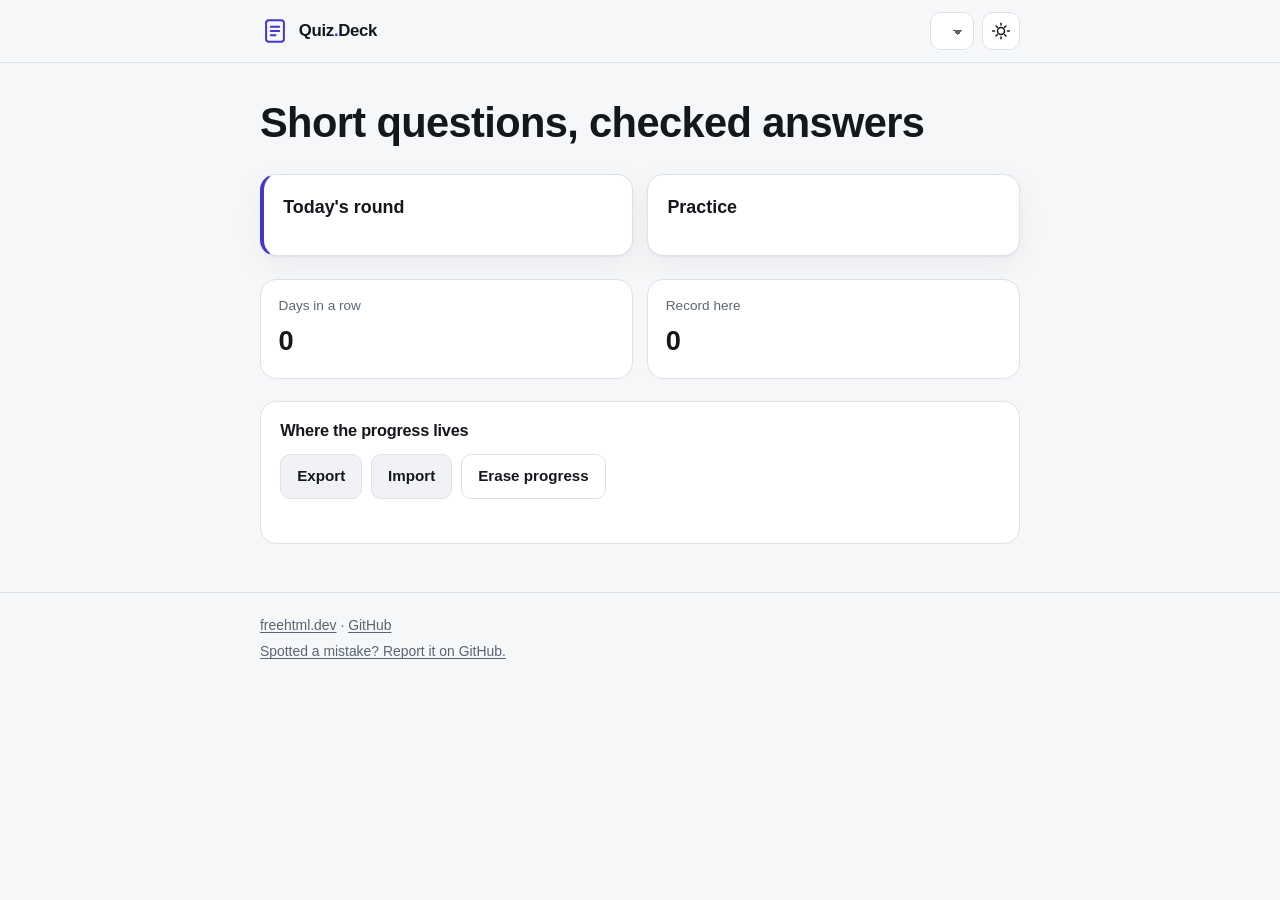
==== src/template.html @ f505346a "Quiz-Deck: twelve questions per round, four languages, sources on every fact" ====
<!DOCTYPE html>
<html lang="en">
<head>
<meta charset="utf-8">
<meta name="viewport" content="width=device-width, initial-scale=1, viewport-fit=cover">
<meta name="color-scheme" content="light dark">
<meta name="theme-color" content="#4338ca">
<title>Quiz-Deck</title>
<meta name="description" content="Short questions, checked answers, no account, no upload.">
<meta name="author" content="Kristian Mario Miskovic (TekiDeki)">
<meta name="robots" content="index, follow">
<link rel="manifest" href="manifest.json">
<link rel="icon" href="favicon.ico" sizes="32x32">
<link rel="icon" href="icons/icon.svg" type="image/svg+xml">
<link rel="apple-touch-icon" href="apple-touch-icon.png">
<link rel="stylesheet" href="styles.css">
<script>
/* Paint the stored theme before the body exists, so a reload never flashes. */
(function () {
  try {
    var saved = localStorage.getItem('quiz-deck:theme');
    var dark = saved === 'dark' || (!saved && window.matchMedia && window.matchMedia('(prefers-color-scheme: dark)').matches);
    document.documentElement.setAttribute('data-theme', dark ? 'dark' : 'light');
  } catch (e) {
    document.documentElement.setAttribute('data-theme', 'light');
  }
}());
</script>
</head>
<body>

<a class="skip" href="#main" data-i18n="skip">Skip to the question</a>

<header class="topbar">
  <div class="wrap topbar-in">
    <a class="brand" href="#main">
      <span class="mark" aria-hidden="true"><svg viewBox="0 0 32 32"><rect x="6.5" y="4.5" width="19" height="23" rx="3" fill="none" stroke="currentColor" stroke-width="2.1"/><path d="M11.5 11.5h9M11.5 16h9M11.5 20.5h5" stroke="currentColor" stroke-width="2.1" stroke-linecap="round"/></svg></span>
      <span class="brand-text">Quiz<span class="brand-dot">.</span>Deck</span>
    </a>
    <div class="tools">
      <label class="sr" for="lang" data-i18n="uiLanguage">Interface language</label>
      <select id="lang" class="select"></select>
      <button id="theme" class="iconbtn" type="button" data-i18n-aria-label="theme" aria-label="Switch theme">
        <svg class="sun" viewBox="0 0 24 24" aria-hidden="true"><circle cx="12" cy="12" r="4.2"/><path d="M12 2.6v2.2M12 19.2v2.2M4.2 12H2M22 12h-2.2M6 6l1.6 1.6M16.4 16.4L18 18M18 6l-1.6 1.6M7.6 16.4L6 18"/></svg>
        <svg class="moon" viewBox="0 0 24 24" aria-hidden="true"><path d="M20 14.4A8.4 8.4 0 0 1 9.6 4a8.4 8.4 0 1 0 10.4 10.4z"/></svg>
      </button>
    </div>
  </div>
</header>

<main class="wrap" id="main">

  <section class="screen" id="screen-start" aria-labelledby="h1">
    <div class="hero">
      <h1 id="h1" data-i18n="h1">Short questions, checked answers</h1>
      <p class="lede" id="lede" data-i18n="lede"></p>
    </div>

    <div class="banner" id="challenge" hidden>
      <p class="banner-k" id="challenge-title"></p>
      <p class="banner-d" data-i18n="challengeLede">Play the same questions and see where you land.</p>
      <div class="row">
        <button class="btn primary" id="btn-challenge" type="button" data-i18n="challengePlay">Play</button>
        <button class="btn ghost" id="btn-challenge-close" type="button" data-i18n="challengeClose">Close</button>
      </div>
    </div>
    <p class="banner bad" id="challenge-bad" hidden data-i18n="challengeBad"></p>

    <div class="modes">
      <button class="mode" id="btn-daily" type="button">
        <span class="mode-k" data-i18n="startDaily">Today's round</span>
        <span class="mode-d" data-i18n="startDailyNote"></span>
        <span class="mode-meta" id="daily-meta"></span>
      </button>
      <button class="mode" id="btn-practice" type="button">
        <span class="mode-k" data-i18n="startPractice">Practice</span>
        <span class="mode-d" data-i18n="startPracticeNote"></span>
      </button>
    </div>

    <p class="fine" id="round-note" data-i18n="dailyReset"></p>
    <p class="fine" id="bank-line"></p>

    <dl class="stats">
      <div class="stat">
        <dt data-i18n="streak">Days in a row</dt>
        <dd id="stat-streak">0</dd>
      </div>
      <div class="stat">
        <dt data-i18n="best">Record here</dt>
        <dd id="stat-best">0</dd>
      </div>
    </dl>

    <section class="panel" aria-labelledby="local-title">
      <h2 class="panel-h" id="local-title" data-i18n="localTitle">Where the progress lives</h2>
      <p class="panel-p" data-i18n="localNote"></p>
      <div class="row">
        <button class="btn" id="btn-export" type="button" data-i18n="export">Export</button>
        <button class="btn" id="btn-import" type="button" data-i18n="import">Import</button>
        <button class="btn ghost" id="btn-reset" type="button" data-i18n="reset">Erase progress</button>
        <input id="file-import" type="file" accept="application/json,.json" hidden>
      </div>
      <div class="confirm" id="confirm" hidden>
        <p id="confirm-text" data-i18n="resetAsk"></p>
        <div class="row">
          <button class="btn danger" id="btn-reset-yes" type="button" data-i18n="resetYes">Erase</button>
          <button class="btn ghost" id="btn-reset-no" type="button" data-i18n="resetNo">Cancel</button>
        </div>
      </div>
      <p class="status" id="local-status" role="status" aria-live="polite"></p>
    </section>
  </section>

  <section class="screen" id="screen-quiz" aria-labelledby="q-text" hidden>
    <div class="quiz-head">
      <p class="pill" id="q-progress"></p>
      <button class="linkbtn" id="btn-quit" type="button" data-i18n="quit">Leave the round</button>
    </div>
    <div class="bar" role="presentation"><span id="bar-fill"></span></div>

    <article class="card qcard">
      <p class="topic" id="q-topic"></p>
      <h2 class="qtext" id="q-text" tabindex="-1"></h2>
      <div class="options" id="q-options" role="group" aria-labelledby="q-text"></div>
      <div class="feedback" id="q-feedback" hidden aria-live="polite">
        <p class="verdict" id="fb-verdict"></p>
        <p class="why" id="fb-why"></p>
        <p class="meta"><span id="fb-source"></span><span class="dot">·</span><span id="fb-checked"></span></p>
      </div>
      <button class="btn primary wide" id="btn-next" type="button" hidden>Next</button>
    </article>

    <p class="fine center" data-i18n="keyboard">Keys 1 to 4 pick an answer, Enter moves on.</p>
  </section>

  <section class="screen" id="screen-end" hidden aria-labelledby="end-score">
    <article class="card endcard">
      <p class="kicker" id="end-kicker"></p>
      <h2 class="bigscore" id="end-score"></h2>
      <p class="muted" id="end-time"></p>
      <p class="note" id="end-note"></p>
      <div class="cmp" id="end-challenge" hidden></div>
      <div class="row">
        <button class="btn primary" id="btn-share" type="button" data-i18n="share">Copy the challenge</button>
        <button class="btn" id="btn-replay" type="button" data-i18n="replayWrong">Replay the mistakes</button>
        <button class="btn ghost" id="btn-again" type="button" data-i18n="again">One more round</button>
      </div>
      <p class="fine" id="share-note" hidden data-i18n="shareNote"></p>
      <p class="status" id="share-status" role="status" aria-live="polite"></p>
      <input class="sharelink" id="share-link" readonly hidden>
    </article>

    <section class="review" aria-labelledby="review-title">
      <h3 class="review-h" id="review-title" data-i18n="reviewTitle">Where it went wrong</h3>
      <ol class="review-list" id="review-list"></ol>
    </section>

    <div class="row center">
      <button class="btn ghost" id="btn-home" type="button" data-i18n="home">Back to the start</button>
    </div>
  </section>

</main>

<footer class="foot">
  <div class="wrap">
    <p class="fine"><a href="https://freehtml.dev">freehtml.dev</a> · <a href="https://github.com/TekiDeki/Quiz-Deck">GitHub</a></p>
    <p class="fine" id="foot-note" data-i18n="offlineNote"></p>
    <p class="fine"><a href="https://github.com/TekiDeki/Quiz-Deck/issues" data-i18n="report">Spotted a mistake? Report it on GitHub.</a></p>
  </div>
</footer>

<script src="data.js"></script>
<script src="core.js"></script>
<script src="app.js"></script>
</body>
</html>
---- src/styles.css ----
/* Quiz-Deck · TekiDeki · single file build from src/styles.css */

:root {
  --bg: #f6f7f9;
  --surface: #ffffff;
  --surface-2: #f0f2f6;
  --ink: #14171c;
  --muted: #5a6572;
  --line: #dde2e9;
  --accent: #4338ca;
  --accent-ink: #ffffff;
  --accent-soft: #eef0ff;
  --ok: #147a3d;
  --ok-soft: #e8f7ee;
  --bad: #b3261e;
  --bad-soft: #fdeceb;
  --radius: 16px;
  --shadow: 0 1px 2px rgba(16, 24, 40, .06), 0 10px 30px rgba(16, 24, 40, .05);
}

[data-theme="dark"] {
  --bg: #0f1116;
  --surface: #171b22;
  --surface-2: #1f242d;
  --ink: #e9edf3;
  --muted: #a2adbb;
  --line: #2a313c;
  --accent: #a3b0ff;
  --accent-ink: #10131a;
  --accent-soft: #1e2340;
  --ok: #6ee7a0;
  --ok-soft: #14291f;
  --bad: #ff9a92;
  --bad-soft: #2b1a1a;
  --shadow: 0 1px 2px rgba(0, 0, 0, .4), 0 12px 30px rgba(0, 0, 0, .28);
}

* { box-sizing: border-box; }

[hidden] { display: none !important; }

html { -webkit-text-size-adjust: 100%; }

body {
  margin: 0;
  background: var(--bg);
  color: var(--ink);
  font: 16px/1.6 -apple-system, BlinkMacSystemFont, "Segoe UI", Roboto, "Helvetica Neue", Arial, sans-serif;
  -webkit-font-smoothing: antialiased;
}

a { color: var(--accent); text-decoration: none; }
a:hover { text-decoration: underline; }

h1, h2, h3 { margin: 0; line-height: 1.2; letter-spacing: -0.015em; }
p { margin: 0; }

.wrap { width: min(760px, 100% - 2rem); margin-inline: auto; }

.sr {
  position: absolute; width: 1px; height: 1px; padding: 0; margin: -1px;
  overflow: hidden; clip: rect(0 0 0 0); white-space: nowrap; border: 0;
}

.skip {
  position: absolute; left: -999px; top: 0; z-index: 10;
  background: var(--accent); color: var(--accent-ink); padding: .6rem 1rem;
  border-radius: 0 0 10px 0;
}
.skip:focus { left: 0; }

:focus-visible { outline: 3px solid var(--accent); outline-offset: 2px; }

/* topbar */
.topbar {
  position: sticky; top: 0; z-index: 5;
  background: color-mix(in srgb, var(--bg) 88%, transparent);
  border-bottom: 1px solid var(--line);
  backdrop-filter: blur(10px);
}
.topbar-in { display: flex; align-items: center; justify-content: space-between; gap: 1rem; height: 62px; }
.brand { display: inline-flex; align-items: center; gap: .55rem; color: var(--ink); font-weight: 700; letter-spacing: -0.02em; }
.brand:hover { text-decoration: none; }
.brand-text { font-size: 1.05rem; }
.brand-dot { color: var(--accent); }
.mark { display: inline-flex; width: 30px; height: 30px; color: var(--accent); }
.mark svg { width: 100%; height: 100%; fill: none; }

.tools { display: flex; align-items: center; gap: .5rem; }
.select {
  appearance: none; background: var(--surface); color: var(--ink);
  border: 1px solid var(--line); border-radius: 10px;
  padding: .42rem 1.9rem .42rem .7rem; font: inherit; font-size: .9rem;
  background-image: linear-gradient(45deg, transparent 50%, var(--muted) 50%), linear-gradient(135deg, var(--muted) 50%, transparent 50%);
  background-position: calc(100% - 15px) 55%, calc(100% - 10px) 55%;
  background-size: 5px 5px, 5px 5px;
  background-repeat: no-repeat;
  max-width: 11.5rem;
}
.iconbtn {
  display: inline-flex; align-items: center; justify-content: center;
  width: 38px; height: 38px; border-radius: 10px; cursor: pointer;
  background: var(--surface); color: var(--ink); border: 1px solid var(--line);
}
.iconbtn svg { width: 20px; height: 20px; fill: none; stroke: currentColor; stroke-width: 1.8; stroke-linecap: round; }
.iconbtn .moon { display: none; }
[data-theme="dark"] .iconbtn .moon { display: block; }
[data-theme="dark"] .iconbtn .sun { display: none; }
.iconbtn:hover { background: var(--surface-2); }

/* screens */
main { padding: 2.2rem 0 3rem; }
.screen[hidden] { display: none; }
.hero { margin-bottom: 1.6rem; }
.hero h1 { font-size: clamp(1.85rem, 4.4vw, 2.6rem); margin-bottom: .55rem; }
.lede { color: var(--muted); max-width: 46ch; }

/* banner */
.banner {
  background: var(--accent-soft); border: 1px solid color-mix(in srgb, var(--accent) 30%, transparent);
  border-radius: var(--radius); padding: 1.1rem 1.15rem; margin-bottom: 1.2rem;
}
.banner-k { font-weight: 700; font-size: 1.1rem; }
.banner-d { color: var(--muted); margin: .2rem 0 .85rem; }
.banner.bad { color: var(--bad); background: var(--bad-soft); border-color: color-mix(in srgb, var(--bad) 35%, transparent); font-size: .95rem; }

/* mode cards */
.modes { display: grid; grid-template-columns: 1fr 1fr; gap: .9rem; }
@media (max-width: 620px) { .modes { grid-template-columns: 1fr; } }

.mode {
  display: flex; flex-direction: column; gap: .3rem; text-align: left;
  background: var(--surface); color: var(--ink);
  border: 1px solid var(--line); border-radius: var(--radius);
  padding: 1.15rem 1.2rem; cursor: pointer; font: inherit;
  box-shadow: var(--shadow);
  transition: transform .12s ease, border-color .12s ease;
}
.mode:hover { border-color: var(--accent); transform: translateY(-1px); }
.mode:active { transform: none; }
.mode#btn-daily { border-left: 4px solid var(--accent); }
.mode-k { font-weight: 700; font-size: 1.12rem; }
.mode-d { color: var(--muted); font-size: .92rem; line-height: 1.45; }
.mode-meta { color: var(--accent); font-size: .84rem; font-weight: 600; margin-top: .35rem; }

.fine { color: var(--muted); font-size: .87rem; margin-top: .9rem; }
.fine a { color: var(--muted); text-decoration: underline; text-underline-offset: 2px; }
.center { text-align: center; }

/* stats */
.stats { display: grid; grid-template-columns: 1fr 1fr; gap: .9rem; margin: 1.4rem 0 0; }
.stat {
  background: var(--surface); border: 1px solid var(--line); border-radius: var(--radius);
  padding: .95rem 1.1rem; margin: 0;
}
.stat dt { color: var(--muted); font-size: .85rem; }
.stat dd { margin: .15rem 0 0; font-size: 1.7rem; font-weight: 700; letter-spacing: -0.02em; }

/* panel */
.panel {
  margin-top: 1.4rem; background: var(--surface); border: 1px solid var(--line);
  border-radius: var(--radius); padding: 1.15rem 1.2rem;
}
.panel-h { font-size: 1.02rem; margin-bottom: .35rem; }
.panel-p { color: var(--muted); font-size: .9rem; }
.panel .row { margin-top: .85rem; }
.confirm { margin-top: .9rem; padding-top: .9rem; border-top: 1px dashed var(--line); }
.confirm p { font-size: .92rem; margin-bottom: .7rem; }
.status { margin-top: .6rem; font-size: .88rem; color: var(--muted); min-height: 1.2em; }

/* buttons */
.row { display: flex; flex-wrap: wrap; gap: .55rem; align-items: center; }
.btn {
  font: inherit; font-size: .95rem; font-weight: 600; cursor: pointer;
  border-radius: 10px; padding: .58rem 1rem; border: 1px solid var(--line);
  background: var(--surface-2); color: var(--ink);
}
.btn:hover { border-color: var(--accent); }
.btn:active { transform: translateY(1px); }
.btn.primary { background: var(--accent); border-color: var(--accent); color: var(--accent-ink); }
.btn.primary:hover { filter: brightness(1.05); }
.btn.ghost { background: transparent; }
.btn.danger { background: var(--bad); border-color: var(--bad); color: #fff; }
.btn.wide { width: 100%; margin-top: 1.1rem; }
.btn[hidden] { display: none; }

.linkbtn {
  background: none; border: 0; color: var(--muted); font: inherit; font-size: .88rem;
  cursor: pointer; padding: .2rem; text-decoration: underline; text-underline-offset: 3px;
}
.linkbtn:hover { color: var(--ink); }

/* quiz */
.quiz-head { display: flex; align-items: center; justify-content: space-between; gap: 1rem; }
.pill {
  font-size: .82rem; font-weight: 700; letter-spacing: .02em;
  background: var(--surface-2); border: 1px solid var(--line); color: var(--muted);
  border-radius: 999px; padding: .25rem .8rem;
}
.bar { height: 6px; background: var(--surface-2); border-radius: 999px; overflow: hidden; margin: .85rem 0 1.1rem; }
.bar span { display: block; height: 100%; width: 0; background: var(--accent); border-radius: 999px; transition: width .25s ease; }

.card {
  background: var(--surface); border: 1px solid var(--line);
  border-radius: 20px; padding: 1.5rem 1.4rem; box-shadow: var(--shadow);
}
.qcard { padding: 1.6rem 1.45rem; }
.topic {
  display: inline-block; font-size: .76rem; font-weight: 700; text-transform: uppercase;
  letter-spacing: .09em; color: var(--accent); margin-bottom: .75rem;
}
.qtext { font-size: clamp(1.22rem, 2.6vw, 1.5rem); font-weight: 650; margin-bottom: 1.25rem; }

.options { display: grid; gap: .6rem; }
.option {
  display: flex; align-items: flex-start; gap: .8rem; width: 100%;
  text-align: left; font: inherit; font-size: 1rem; cursor: pointer;
  background: var(--surface); color: var(--ink);
  border: 1.5px solid var(--line); border-radius: 12px; padding: .78rem .9rem;
  transition: border-color .12s ease, background .12s ease;
}
.option:hover:not(:disabled) { border-color: var(--accent); background: var(--accent-soft); }
.option .key {
  flex: 0 0 auto; display: inline-flex; align-items: center; justify-content: center;
  width: 1.6rem; height: 1.6rem; border-radius: 8px; font-size: .82rem; font-weight: 700;
  background: var(--surface-2); color: var(--muted);
}
.option .label { padding-top: .08rem; }
.option:disabled { cursor: default; }
.option.ok { border-color: var(--ok); background: var(--ok-soft); }
.option.ok .key { background: var(--ok); color: var(--surface); }
.option.bad { border-color: var(--bad); background: var(--bad-soft); }
.option.bad .key { background: var(--bad); color: #fff; }
.option.dim { opacity: .55; }

.feedback { margin-top: 1.15rem; padding-top: 1.05rem; border-top: 1px solid var(--line); }
.feedback[hidden] { display: none; }
.verdict { font-weight: 700; margin-bottom: .35rem; }
.verdict.ok { color: var(--ok); }
.verdict.bad { color: var(--bad); }
.why { color: var(--ink); font-size: .97rem; }
.meta { color: var(--muted); font-size: .82rem; margin-top: .55rem; }
.meta .dot { padding: 0 .4rem; }

/* end */
.endcard { text-align: center; padding: 1.8rem 1.4rem; }
.kicker { color: var(--muted); font-size: .85rem; text-transform: uppercase; letter-spacing: .1em; font-weight: 700; }
.bigscore { font-size: clamp(2.6rem, 9vw, 3.6rem); margin: .3rem 0 .1rem; letter-spacing: -0.03em; }
.muted { color: var(--muted); }
.note { color: var(--muted); font-size: .9rem; margin-top: .5rem; }
.endcard .row { justify-content: center; margin-top: 1.2rem; }
.endcard .fine { margin-top: .8rem; }
.cmp {
  margin-top: 1rem; padding: .75rem .9rem; border-radius: 12px;
  background: var(--surface-2); font-size: .92rem; display: grid; gap: .15rem;
}
.sharelink {
  width: 100%; margin-top: .6rem; font: inherit; font-size: .85rem;
  padding: .55rem .7rem; border: 1px solid var(--line); border-radius: 10px;
  background: var(--surface-2); color: var(--muted);
}
.sharelink[hidden] { display: none; }

/* review */
.review { margin-top: 1.6rem; }
.review-h { font-size: 1.05rem; margin-bottom: .7rem; }
.review-list { list-style: none; margin: 0; padding: 0; display: grid; gap: .7rem; }
.review-list li {
  background: var(--surface); border: 1px solid var(--line); border-left: 4px solid var(--bad);
  border-radius: 12px; padding: .85rem 1rem;
}
.review-q { font-weight: 650; margin-bottom: .35rem; }
.review-line { font-size: .9rem; color: var(--muted); }
.review-line b { color: var(--ink); font-weight: 600; }
.review-right { color: var(--ink); font-weight: 600; }
.review-why { font-size: .9rem; margin-top: .4rem; }
.review-src { font-size: .8rem; color: var(--muted); margin-top: .4rem; }
.review-empty { color: var(--muted); }

/* footer */
.foot { border-top: 1px solid var(--line); padding: 1.3rem 0 2rem; }
.foot .fine { margin-top: .25rem; }
.foot .fine:first-child { margin-top: 0; }

@media (prefers-reduced-motion: reduce) {
  * { transition: none !important; animation: none !important; }
  html { scroll-behavior: auto; }
}
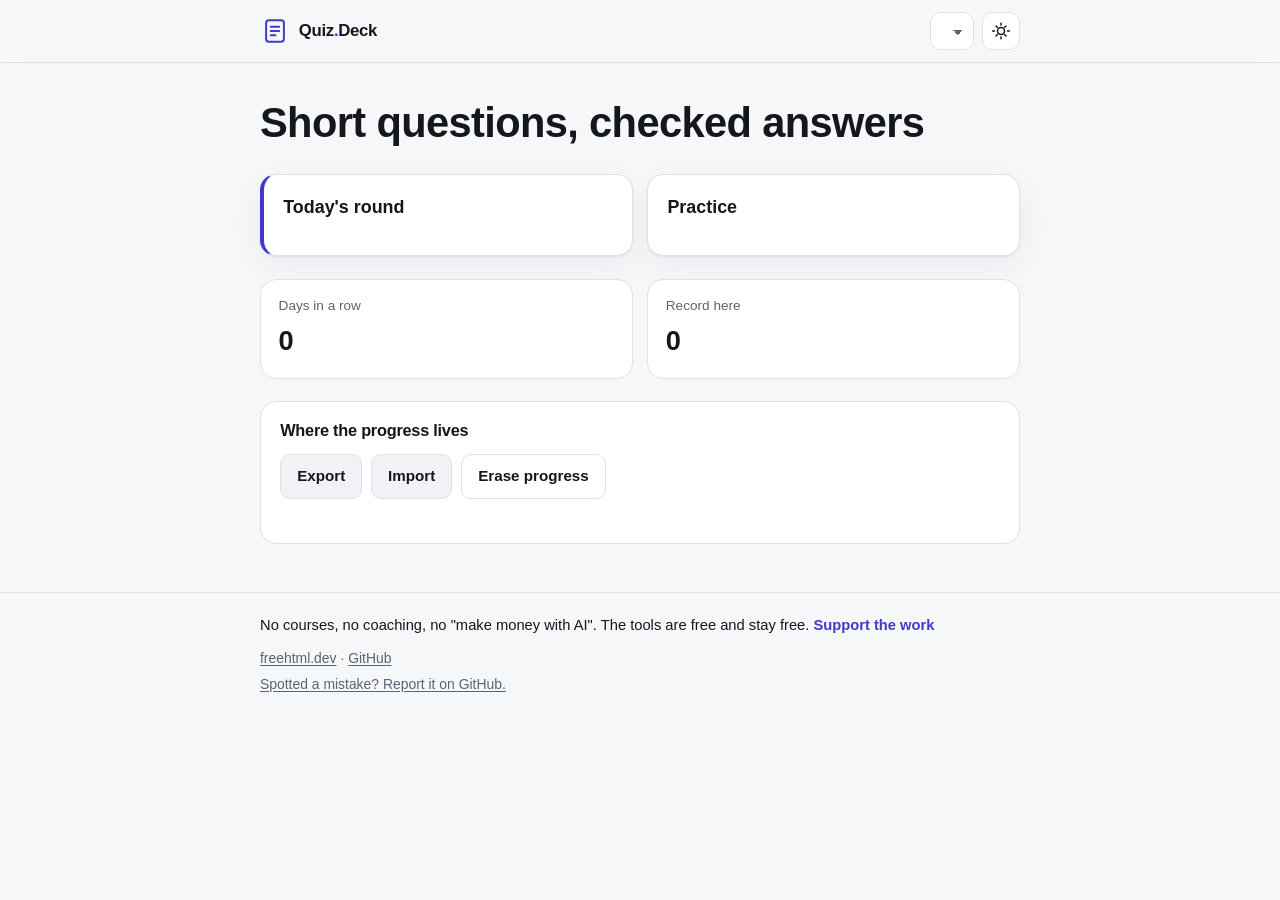
==== commit f3d95315: "Footer: the support line, next to the sentence that the tools are free" ====
--- a/src/template.html
+++ b/src/template.html
@@ -165,6 +165,7 @@
 
 <footer class="foot">
   <div class="wrap">
+    <p class="support"><span data-i18n="supportText">No courses, no coaching, no "make money with AI". The tools are free and stay free.</span> <a href="https://paypal.me/TekiDeki" data-i18n="supportLink">Support the work</a></p>
     <p class="fine"><a href="https://freehtml.dev">freehtml.dev</a> · <a href="https://github.com/TekiDeki/Quiz-Deck">GitHub</a></p>
     <p class="fine" id="foot-note" data-i18n="offlineNote"></p>
     <p class="fine"><a href="https://github.com/TekiDeki/Quiz-Deck/issues" data-i18n="report">Spotted a mistake? Report it on GitHub.</a></p>
--- a/src/styles.css
+++ b/src/styles.css
@@ -279,6 +279,8 @@
 
 /* footer */
 .foot { border-top: 1px solid var(--line); padding: 1.3rem 0 2rem; }
+.foot .support { font-size: .92rem; margin-bottom: .55rem; }
+.foot .support a { font-weight: 600; }
 .foot .fine { margin-top: .25rem; }
 .foot .fine:first-child { margin-top: 0; }
 
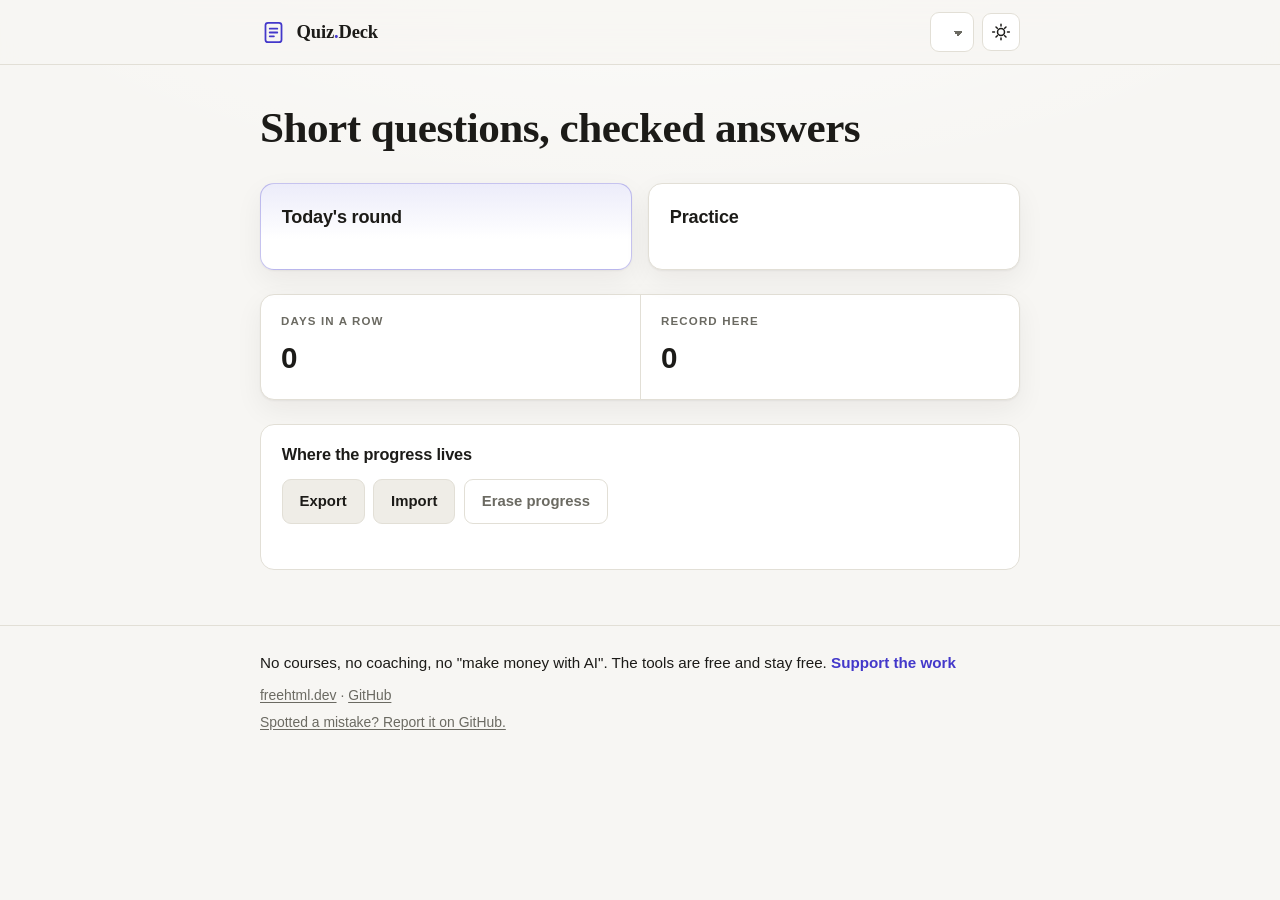
==== commit 580749b7: "The look is editorial: serif questions on paper and ink Questions, explanations and the wordmark mov" ====
--- a/src/template.html
+++ b/src/template.html
@@ -4,7 +4,7 @@
 <meta charset="utf-8">
 <meta name="viewport" content="width=device-width, initial-scale=1, viewport-fit=cover">
 <meta name="color-scheme" content="light dark">
-<meta name="theme-color" content="#4338ca">
+<meta name="theme-color" content="#f7f6f3">
 <title>Quiz-Deck</title>
 <meta name="description" content="Short questions, checked answers, no account, no upload.">
 <meta name="author" content="Kristian Mario Miskovic (TekiDeki)">
--- a/src/styles.css
+++ b/src/styles.css
@@ -1,38 +1,43 @@
 /* Quiz-Deck · TekiDeki · single file build from src/styles.css */
 
 :root {
-  --bg: #f6f7f9;
+  --bg: #f7f6f3;
   --surface: #ffffff;
-  --surface-2: #f0f2f6;
-  --ink: #14171c;
-  --muted: #5a6572;
-  --line: #dde2e9;
+  --surface-2: #efede7;
+  --ink: #1c1b18;
+  --muted: #6b6a62;
+  --line: #e2dfd6;
   --accent: #4338ca;
   --accent-ink: #ffffff;
-  --accent-soft: #eef0ff;
-  --ok: #147a3d;
-  --ok-soft: #e8f7ee;
+  --accent-soft: #ececfa;
+  --ok: #166534;
+  --ok-soft: #e9f4ec;
   --bad: #b3261e;
-  --bad-soft: #fdeceb;
-  --radius: 16px;
-  --shadow: 0 1px 2px rgba(16, 24, 40, .06), 0 10px 30px rgba(16, 24, 40, .05);
+  --bad-soft: #fbeae9;
+  --radius: 14px;
+  --shadow: 0 1px 2px rgba(28, 25, 16, .05), 0 10px 28px rgba(28, 25, 16, .06);
+  --glow: radial-gradient(1100px 480px at 50% -140px, rgba(255, 255, 255, .85), rgba(255, 255, 255, 0) 70%);
+  --serif: "Iowan Old Style", "Palatino Linotype", "URW Palladio L", P052, Palatino, Georgia, "Times New Roman", serif;
+  --sans: -apple-system, BlinkMacSystemFont, "Segoe UI", Roboto, "Helvetica Neue", Arial, sans-serif;
+  --mono: ui-monospace, SFMono-Regular, "SF Mono", Menlo, Consolas, "Liberation Mono", monospace;
 }
 
 [data-theme="dark"] {
-  --bg: #0f1116;
-  --surface: #171b22;
-  --surface-2: #1f242d;
-  --ink: #e9edf3;
-  --muted: #a2adbb;
-  --line: #2a313c;
-  --accent: #a3b0ff;
-  --accent-ink: #10131a;
-  --accent-soft: #1e2340;
-  --ok: #6ee7a0;
-  --ok-soft: #14291f;
-  --bad: #ff9a92;
-  --bad-soft: #2b1a1a;
-  --shadow: 0 1px 2px rgba(0, 0, 0, .4), 0 12px 30px rgba(0, 0, 0, .28);
+  --bg: #101117;
+  --surface: #171922;
+  --surface-2: #1f222d;
+  --ink: #e8eaf0;
+  --muted: #9aa1af;
+  --line: #2a2e3a;
+  --accent: #a5b2ff;
+  --accent-ink: #10131c;
+  --accent-soft: #1e2136;
+  --ok: #63d68f;
+  --ok-soft: #142718;
+  --bad: #ff968c;
+  --bad-soft: #2a1919;
+  --shadow: 0 1px 2px rgba(0, 0, 0, .45), 0 14px 34px rgba(0, 0, 0, .3);
+  --glow: radial-gradient(1100px 480px at 50% -140px, rgba(165, 178, 255, .06), rgba(165, 178, 255, 0) 70%);
 }
 
 * { box-sizing: border-box; }
@@ -43,17 +48,21 @@
 
 body {
   margin: 0;
-  background: var(--bg);
+  background-color: var(--bg);
+  background-image: var(--glow);
+  background-repeat: no-repeat;
   color: var(--ink);
-  font: 16px/1.6 -apple-system, BlinkMacSystemFont, "Segoe UI", Roboto, "Helvetica Neue", Arial, sans-serif;
+  font: 16px/1.65 var(--sans);
   -webkit-font-smoothing: antialiased;
 }
 
-a { color: var(--accent); text-decoration: none; }
+a { color: var(--accent); text-decoration: none; text-underline-offset: 2px; }
 a:hover { text-decoration: underline; }
 
 h1, h2, h3 { margin: 0; line-height: 1.2; letter-spacing: -0.015em; }
 p { margin: 0; }
+
+::selection { background: var(--accent); color: var(--accent-ink); }
 
 .wrap { width: min(760px, 100% - 2rem); margin-inline: auto; }
 
@@ -69,27 +78,26 @@
 }
 .skip:focus { left: 0; }
 
-:focus-visible { outline: 3px solid var(--accent); outline-offset: 2px; }
+:focus-visible { outline: 2px solid var(--accent); outline-offset: 2px; }
 
 /* topbar */
 .topbar {
   position: sticky; top: 0; z-index: 5;
-  background: color-mix(in srgb, var(--bg) 88%, transparent);
+  background: color-mix(in srgb, var(--bg) 86%, transparent);
   border-bottom: 1px solid var(--line);
-  backdrop-filter: blur(10px);
-}
-.topbar-in { display: flex; align-items: center; justify-content: space-between; gap: 1rem; height: 62px; }
-.brand { display: inline-flex; align-items: center; gap: .55rem; color: var(--ink); font-weight: 700; letter-spacing: -0.02em; }
+  backdrop-filter: blur(12px);
+}
+.topbar-in { display: flex; align-items: center; justify-content: space-between; gap: 1rem; height: 64px; }
+.brand { display: inline-flex; align-items: center; gap: .6rem; color: var(--ink); font-family: var(--serif); font-weight: 700; font-size: 1.16rem; letter-spacing: -0.01em; }
 .brand:hover { text-decoration: none; }
-.brand-text { font-size: 1.05rem; }
 .brand-dot { color: var(--accent); }
-.mark { display: inline-flex; width: 30px; height: 30px; color: var(--accent); }
+.mark { display: inline-flex; width: 27px; height: 27px; color: var(--accent); }
 .mark svg { width: 100%; height: 100%; fill: none; }
 
 .tools { display: flex; align-items: center; gap: .5rem; }
 .select {
   appearance: none; background: var(--surface); color: var(--ink);
-  border: 1px solid var(--line); border-radius: 10px;
+  border: 1px solid var(--line); border-radius: 9px;
   padding: .42rem 1.9rem .42rem .7rem; font: inherit; font-size: .9rem;
   background-image: linear-gradient(45deg, transparent 50%, var(--muted) 50%), linear-gradient(135deg, var(--muted) 50%, transparent 50%);
   background-position: calc(100% - 15px) 55%, calc(100% - 10px) 55%;
@@ -97,91 +105,103 @@
   background-repeat: no-repeat;
   max-width: 11.5rem;
 }
+.select:hover { border-color: var(--accent); }
 .iconbtn {
   display: inline-flex; align-items: center; justify-content: center;
-  width: 38px; height: 38px; border-radius: 10px; cursor: pointer;
+  width: 38px; height: 38px; border-radius: 9px; cursor: pointer;
   background: var(--surface); color: var(--ink); border: 1px solid var(--line);
 }
 .iconbtn svg { width: 20px; height: 20px; fill: none; stroke: currentColor; stroke-width: 1.8; stroke-linecap: round; }
 .iconbtn .moon { display: none; }
 [data-theme="dark"] .iconbtn .moon { display: block; }
 [data-theme="dark"] .iconbtn .sun { display: none; }
-.iconbtn:hover { background: var(--surface-2); }
+.iconbtn:hover { background: var(--surface-2); border-color: var(--accent); color: var(--accent); }
 
 /* screens */
-main { padding: 2.2rem 0 3rem; }
+main { padding: 2.4rem 0 3.4rem; }
 .screen[hidden] { display: none; }
-.hero { margin-bottom: 1.6rem; }
-.hero h1 { font-size: clamp(1.85rem, 4.4vw, 2.6rem); margin-bottom: .55rem; }
-.lede { color: var(--muted); max-width: 46ch; }
+.hero { margin-bottom: 1.9rem; }
+.hero h1 {
+  font-family: var(--serif); font-weight: 600;
+  font-size: clamp(1.95rem, 4.3vw, 2.7rem); line-height: 1.14;
+  letter-spacing: -0.012em; margin-bottom: .65rem; text-wrap: balance;
+}
+.lede { color: var(--muted); font-size: 1.06rem; max-width: 46ch; }
 
 /* banner */
 .banner {
-  background: var(--accent-soft); border: 1px solid color-mix(in srgb, var(--accent) 30%, transparent);
-  border-radius: var(--radius); padding: 1.1rem 1.15rem; margin-bottom: 1.2rem;
-}
-.banner-k { font-weight: 700; font-size: 1.1rem; }
-.banner-d { color: var(--muted); margin: .2rem 0 .85rem; }
+  background: var(--accent-soft);
+  border: 1px solid color-mix(in srgb, var(--accent) 26%, transparent);
+  border-radius: var(--radius); padding: 1.1rem 1.2rem; margin-bottom: 1.2rem;
+}
+.banner-k { font-weight: 700; font-size: 1.08rem; }
+.banner-d { color: var(--muted); margin: .2rem 0 .9rem; }
 .banner.bad { color: var(--bad); background: var(--bad-soft); border-color: color-mix(in srgb, var(--bad) 35%, transparent); font-size: .95rem; }
 
 /* mode cards */
-.modes { display: grid; grid-template-columns: 1fr 1fr; gap: .9rem; }
+.modes { display: grid; grid-template-columns: 1fr 1fr; gap: 1rem; }
 @media (max-width: 620px) { .modes { grid-template-columns: 1fr; } }
 
 .mode {
-  display: flex; flex-direction: column; gap: .3rem; text-align: left;
+  display: flex; flex-direction: column; gap: .32rem; text-align: left;
   background: var(--surface); color: var(--ink);
   border: 1px solid var(--line); border-radius: var(--radius);
-  padding: 1.15rem 1.2rem; cursor: pointer; font: inherit;
+  padding: 1.2rem 1.3rem; cursor: pointer; font: inherit;
   box-shadow: var(--shadow);
-  transition: transform .12s ease, border-color .12s ease;
-}
-.mode:hover { border-color: var(--accent); transform: translateY(-1px); }
+  transition: transform .14s ease, border-color .14s ease, box-shadow .14s ease;
+}
+.mode:hover { border-color: var(--accent); transform: translateY(-1px); box-shadow: 0 1px 2px rgba(28, 25, 16, .06), 0 14px 34px rgba(28, 25, 16, .09); }
 .mode:active { transform: none; }
-.mode#btn-daily { border-left: 4px solid var(--accent); }
-.mode-k { font-weight: 700; font-size: 1.12rem; }
-.mode-d { color: var(--muted); font-size: .92rem; line-height: 1.45; }
-.mode-meta { color: var(--accent); font-size: .84rem; font-weight: 600; margin-top: .35rem; }
+.mode#btn-daily { border-color: color-mix(in srgb, var(--accent) 30%, transparent); background: linear-gradient(180deg, var(--accent-soft), var(--surface) 65%); }
+.mode-k { font-weight: 700; font-size: 1.13rem; letter-spacing: -0.01em; }
+.mode-d { color: var(--muted); font-size: .92rem; line-height: 1.5; }
+.mode-meta { color: var(--accent); font-size: .84rem; font-weight: 600; margin-top: .4rem; font-variant-numeric: tabular-nums; }
 
 .fine { color: var(--muted); font-size: .87rem; margin-top: .9rem; }
 .fine a { color: var(--muted); text-decoration: underline; text-underline-offset: 2px; }
 .center { text-align: center; }
 
 /* stats */
-.stats { display: grid; grid-template-columns: 1fr 1fr; gap: .9rem; margin: 1.4rem 0 0; }
-.stat {
-  background: var(--surface); border: 1px solid var(--line); border-radius: var(--radius);
-  padding: .95rem 1.1rem; margin: 0;
-}
-.stat dt { color: var(--muted); font-size: .85rem; }
-.stat dd { margin: .15rem 0 0; font-size: 1.7rem; font-weight: 700; letter-spacing: -0.02em; }
+.stats {
+  display: grid; grid-template-columns: 1fr 1fr;
+  background: var(--surface); border: 1px solid var(--line);
+  border-radius: var(--radius); overflow: hidden;
+  box-shadow: var(--shadow); margin: 1.5rem 0 0;
+}
+.stat { background: none; border: 0; border-radius: 0; padding: 1.05rem 1.25rem; margin: 0; }
+.stat + .stat { border-left: 1px solid var(--line); }
+.stat dt { color: var(--muted); font-size: .72rem; font-weight: 600; text-transform: uppercase; letter-spacing: .1em; }
+.stat dd { margin: .2rem 0 0; font-size: 1.85rem; font-weight: 700; letter-spacing: -0.02em; font-variant-numeric: tabular-nums; }
 
 /* panel */
 .panel {
-  margin-top: 1.4rem; background: var(--surface); border: 1px solid var(--line);
-  border-radius: var(--radius); padding: 1.15rem 1.2rem;
-}
-.panel-h { font-size: 1.02rem; margin-bottom: .35rem; }
+  margin-top: 1.5rem; background: var(--surface); border: 1px solid var(--line);
+  border-radius: var(--radius); padding: 1.2rem 1.3rem;
+}
+.panel-h { font-size: 1.02rem; margin-bottom: .35rem; letter-spacing: -0.01em; }
 .panel-p { color: var(--muted); font-size: .9rem; }
-.panel .row { margin-top: .85rem; }
-.confirm { margin-top: .9rem; padding-top: .9rem; border-top: 1px dashed var(--line); }
+.panel .row { margin-top: .9rem; }
+.confirm { margin-top: .95rem; padding-top: .95rem; border-top: 1px dashed var(--line); }
 .confirm p { font-size: .92rem; margin-bottom: .7rem; }
 .status { margin-top: .6rem; font-size: .88rem; color: var(--muted); min-height: 1.2em; }
 
 /* buttons */
 .row { display: flex; flex-wrap: wrap; gap: .55rem; align-items: center; }
 .btn {
-  font: inherit; font-size: .95rem; font-weight: 600; cursor: pointer;
-  border-radius: 10px; padding: .58rem 1rem; border: 1px solid var(--line);
+  font: inherit; font-size: .93rem; font-weight: 600; cursor: pointer;
+  border-radius: 9px; padding: .58rem 1.05rem; border: 1px solid var(--line);
   background: var(--surface-2); color: var(--ink);
-}
-.btn:hover { border-color: var(--accent); }
+  transition: border-color .13s ease, color .13s ease, filter .13s ease, transform .08s ease;
+}
+.btn:hover { border-color: var(--accent); color: var(--accent); }
 .btn:active { transform: translateY(1px); }
-.btn.primary { background: var(--accent); border-color: var(--accent); color: var(--accent-ink); }
-.btn.primary:hover { filter: brightness(1.05); }
-.btn.ghost { background: transparent; }
+.btn.primary { background: var(--accent); border-color: var(--accent); color: var(--accent-ink); box-shadow: 0 1px 2px rgba(67, 56, 202, .28), 0 6px 16px rgba(67, 56, 202, .16); }
+.btn.primary:hover { color: var(--accent-ink); filter: brightness(1.07); }
+.btn.ghost { background: transparent; color: var(--muted); }
+.btn.ghost:hover { color: var(--accent); }
 .btn.danger { background: var(--bad); border-color: var(--bad); color: #fff; }
-.btn.wide { width: 100%; margin-top: 1.1rem; }
+.btn.danger:hover { color: #fff; filter: brightness(1.06); }
+.btn.wide { width: 100%; margin-top: 1.15rem; }
 .btn[hidden] { display: none; }
 
 .linkbtn {
@@ -191,95 +211,144 @@
 .linkbtn:hover { color: var(--ink); }
 
 /* quiz */
-.quiz-head { display: flex; align-items: center; justify-content: space-between; gap: 1rem; }
+.quiz-head { display: flex; align-items: center; justify-content: space-between; gap: 1rem; margin-bottom: .8rem; }
 .pill {
-  font-size: .82rem; font-weight: 700; letter-spacing: .02em;
-  background: var(--surface-2); border: 1px solid var(--line); color: var(--muted);
-  border-radius: 999px; padding: .25rem .8rem;
-}
-.bar { height: 6px; background: var(--surface-2); border-radius: 999px; overflow: hidden; margin: .85rem 0 1.1rem; }
-.bar span { display: block; height: 100%; width: 0; background: var(--accent); border-radius: 999px; transition: width .25s ease; }
+  font-size: .78rem; font-weight: 700; letter-spacing: .05em;
+  font-variant-numeric: tabular-nums;
+  background: var(--surface); border: 1px solid var(--line); color: var(--muted);
+  border-radius: 999px; padding: .28rem .78rem;
+}
+.bar {
+  position: relative; height: 5px; background: var(--surface-2);
+  border-radius: 999px; overflow: hidden; margin: .25rem 0 1.3rem;
+}
+.bar span { display: block; height: 100%; width: 0; background: var(--accent); border-radius: 999px; transition: width .3s cubic-bezier(.2, .7, .3, 1); }
+.bar::after {
+  content: ""; position: absolute; inset: 0; pointer-events: none; border-radius: inherit;
+  background: repeating-linear-gradient(90deg,
+    transparent 0, transparent calc(100% / var(--segs, 12) - 2px),
+    var(--bg) calc(100% / var(--segs, 12) - 2px), var(--bg) calc(100% / var(--segs, 12)));
+}
 
 .card {
   background: var(--surface); border: 1px solid var(--line);
-  border-radius: 20px; padding: 1.5rem 1.4rem; box-shadow: var(--shadow);
-}
-.qcard { padding: 1.6rem 1.45rem; }
+  border-radius: 16px; padding: 1.65rem 1.55rem; box-shadow: var(--shadow);
+}
+@media (max-width: 640px) { .card { padding: 1.3rem 1.15rem; } }
+.qcard { padding: 1.7rem 1.6rem; }
+@media (max-width: 640px) { .qcard { padding: 1.35rem 1.2rem; } }
+
 .topic {
-  display: inline-block; font-size: .76rem; font-weight: 700; text-transform: uppercase;
-  letter-spacing: .09em; color: var(--accent); margin-bottom: .75rem;
-}
-.qtext { font-size: clamp(1.22rem, 2.6vw, 1.5rem); font-weight: 650; margin-bottom: 1.25rem; }
-
-.options { display: grid; gap: .6rem; }
+  display: flex; align-items: center; gap: .7rem;
+  font-size: .72rem; font-weight: 700; text-transform: uppercase;
+  letter-spacing: .12em; color: var(--accent); margin-bottom: 1rem;
+}
+.topic::after { content: ""; flex: 1; height: 1px; background: color-mix(in srgb, var(--line) 80%, transparent); }
+.qtext {
+  font-family: var(--serif); font-weight: 600; letter-spacing: -.005em;
+  font-size: clamp(1.28rem, 2.9vw, 1.58rem); line-height: 1.35;
+  margin-bottom: 1.35rem; text-wrap: balance;
+}
+
+.options { display: grid; gap: .55rem; }
 .option {
-  display: flex; align-items: flex-start; gap: .8rem; width: 100%;
-  text-align: left; font: inherit; font-size: 1rem; cursor: pointer;
+  position: relative;
+  display: flex; align-items: flex-start; gap: .85rem; width: 100%;
+  text-align: left; font: inherit; font-size: 1rem; line-height: 1.5; cursor: pointer;
   background: var(--surface); color: var(--ink);
-  border: 1.5px solid var(--line); border-radius: 12px; padding: .78rem .9rem;
-  transition: border-color .12s ease, background .12s ease;
-}
+  border: 1px solid var(--line); border-radius: 11px; padding: .8rem .95rem;
+  transition: border-color .13s ease, background .13s ease;
+  animation: deal .24s ease backwards;
+}
+.option:nth-child(2) { animation-delay: .035s; }
+.option:nth-child(3) { animation-delay: .07s; }
+.option:nth-child(4) { animation-delay: .105s; }
+@keyframes deal { from { opacity: 0; transform: translateY(7px); } }
 .option:hover:not(:disabled) { border-color: var(--accent); background: var(--accent-soft); }
 .option .key {
   flex: 0 0 auto; display: inline-flex; align-items: center; justify-content: center;
-  width: 1.6rem; height: 1.6rem; border-radius: 8px; font-size: .82rem; font-weight: 700;
+  width: 1.55rem; height: 1.55rem; margin-top: .04rem; border-radius: 8px;
+  font-size: .8rem; font-weight: 700; font-variant-numeric: tabular-nums;
   background: var(--surface-2); color: var(--muted);
-}
+  transition: background .13s ease, color .13s ease;
+}
+.option:hover:not(:disabled) .key { background: var(--accent); color: var(--accent-ink); }
 .option .label { padding-top: .08rem; }
 .option:disabled { cursor: default; }
-.option.ok { border-color: var(--ok); background: var(--ok-soft); }
+.option.ok { border-color: var(--ok); background: var(--ok-soft); padding-right: 2.9rem; }
 .option.ok .key { background: var(--ok); color: var(--surface); }
-.option.bad { border-color: var(--bad); background: var(--bad-soft); }
-.option.bad .key { background: var(--bad); color: #fff; }
-.option.dim { opacity: .55; }
-
-.feedback { margin-top: 1.15rem; padding-top: 1.05rem; border-top: 1px solid var(--line); }
+.option.ok::after {
+  content: ""; position: absolute; right: 1.15rem; top: calc(50% - 7.25px);
+  width: 6px; height: 12px; border-right: 2.5px solid var(--ok); border-bottom: 2.5px solid var(--ok);
+  border-radius: 1px; transform: rotate(45deg);
+}
+.option.bad { border-color: var(--bad); background: var(--bad-soft); padding-right: 2.9rem; }
+.option.bad .key { background: var(--bad); color: var(--surface); }
+.option.bad::before, .option.bad::after {
+  content: ""; position: absolute; right: 1.1rem; top: calc(50% - 1.25px);
+  width: 11px; height: 2.5px; border-radius: 2px; background: var(--bad);
+}
+.option.bad::before { transform: rotate(45deg); }
+.option.bad::after { transform: rotate(-45deg); }
+.option.dim { opacity: .5; }
+
+.feedback {
+  margin-top: 1.25rem; padding: 1rem 1.1rem;
+  background: color-mix(in srgb, var(--surface-2) 45%, transparent);
+  border: 1px solid color-mix(in srgb, var(--line) 60%, transparent);
+  border-radius: 12px;
+  animation: appear .2s ease;
+}
 .feedback[hidden] { display: none; }
-.verdict { font-weight: 700; margin-bottom: .35rem; }
+@keyframes appear { from { opacity: 0; transform: translateY(4px); } }
+.verdict { font-weight: 700; margin-bottom: .35rem; font-size: .95rem; }
 .verdict.ok { color: var(--ok); }
 .verdict.bad { color: var(--bad); }
-.why { color: var(--ink); font-size: .97rem; }
-.meta { color: var(--muted); font-size: .82rem; margin-top: .55rem; }
+.why { color: var(--ink); font-family: var(--serif); font-size: 1.03rem; line-height: 1.65; }
+.meta { color: var(--muted); font-size: .8rem; margin-top: .6rem; }
 .meta .dot { padding: 0 .4rem; }
 
 /* end */
-.endcard { text-align: center; padding: 1.8rem 1.4rem; }
-.kicker { color: var(--muted); font-size: .85rem; text-transform: uppercase; letter-spacing: .1em; font-weight: 700; }
-.bigscore { font-size: clamp(2.6rem, 9vw, 3.6rem); margin: .3rem 0 .1rem; letter-spacing: -0.03em; }
+.endcard { text-align: center; padding: 2rem 1.5rem; }
+.kicker { color: var(--accent); font-size: .78rem; text-transform: uppercase; letter-spacing: .14em; font-weight: 700; }
+.bigscore { font-size: clamp(2.7rem, 9vw, 3.8rem); margin: .35rem 0 .1rem; letter-spacing: -0.03em; font-variant-numeric: tabular-nums; }
 .muted { color: var(--muted); }
 .note { color: var(--muted); font-size: .9rem; margin-top: .5rem; }
-.endcard .row { justify-content: center; margin-top: 1.2rem; }
+.endcard .row { justify-content: center; margin-top: 1.25rem; }
 .endcard .fine { margin-top: .8rem; }
 .cmp {
-  margin-top: 1rem; padding: .75rem .9rem; border-radius: 12px;
-  background: var(--surface-2); font-size: .92rem; display: grid; gap: .15rem;
+  margin-top: 1.05rem; padding: .8rem .95rem; border-radius: 12px;
+  background: color-mix(in srgb, var(--surface-2) 60%, transparent);
+  border: 1px solid color-mix(in srgb, var(--line) 60%, transparent);
+  font-size: .92rem; display: grid; gap: .15rem;
 }
 .sharelink {
-  width: 100%; margin-top: .6rem; font: inherit; font-size: .85rem;
-  padding: .55rem .7rem; border: 1px solid var(--line); border-radius: 10px;
+  width: 100%; margin-top: .6rem; font-family: var(--mono); font-size: .8rem;
+  padding: .55rem .7rem; border: 1px solid var(--line); border-radius: 9px;
   background: var(--surface-2); color: var(--muted);
 }
 .sharelink[hidden] { display: none; }
 
 /* review */
 .review { margin-top: 1.6rem; }
-.review-h { font-size: 1.05rem; margin-bottom: .7rem; }
+.review-h { font-size: 1.08rem; margin-bottom: .75rem; letter-spacing: -0.01em; }
 .review-list { list-style: none; margin: 0; padding: 0; display: grid; gap: .7rem; }
 .review-list li {
-  background: var(--surface); border: 1px solid var(--line); border-left: 4px solid var(--bad);
-  border-radius: 12px; padding: .85rem 1rem;
-}
-.review-q { font-weight: 650; margin-bottom: .35rem; }
+  background: var(--surface); border: 1px solid var(--line); border-left: 3px solid var(--bad);
+  border-radius: 12px; padding: .95rem 1.1rem;
+}
+.review-q { font-family: var(--serif); font-weight: 600; font-size: 1.06rem; margin-bottom: .4rem; }
 .review-line { font-size: .9rem; color: var(--muted); }
 .review-line b { color: var(--ink); font-weight: 600; }
 .review-right { color: var(--ink); font-weight: 600; }
 .review-why { font-size: .9rem; margin-top: .4rem; }
 .review-src { font-size: .8rem; color: var(--muted); margin-top: .4rem; }
 .review-empty { color: var(--muted); }
+#screen-end > .row.center { margin-top: 1.8rem; }
 
 /* footer */
-.foot { border-top: 1px solid var(--line); padding: 1.3rem 0 2rem; }
-.foot .support { font-size: .92rem; margin-bottom: .55rem; }
+.foot { border-top: 1px solid var(--line); padding: 1.5rem 0 2.4rem; }
+.foot .support { font-size: .95rem; margin-bottom: .55rem; }
 .foot .support a { font-weight: 600; }
 .foot .fine { margin-top: .25rem; }
 .foot .fine:first-child { margin-top: 0; }
